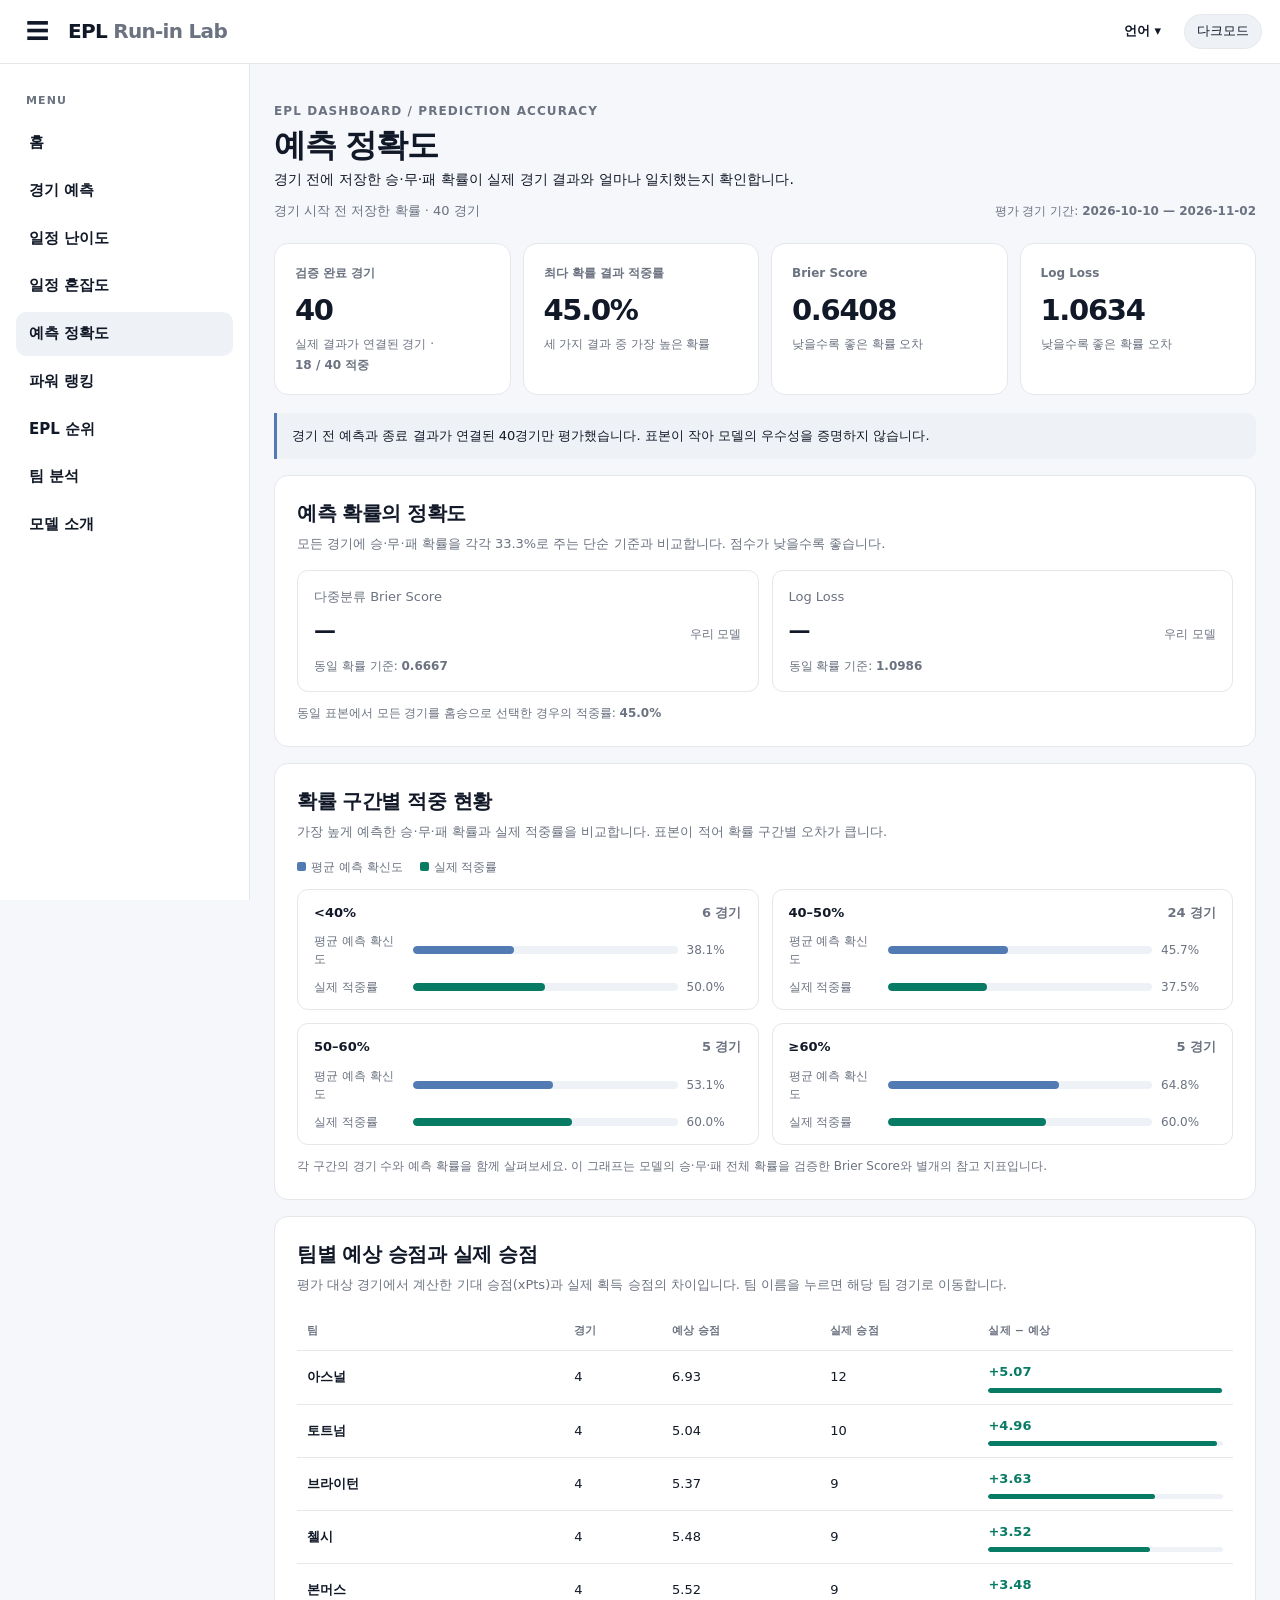
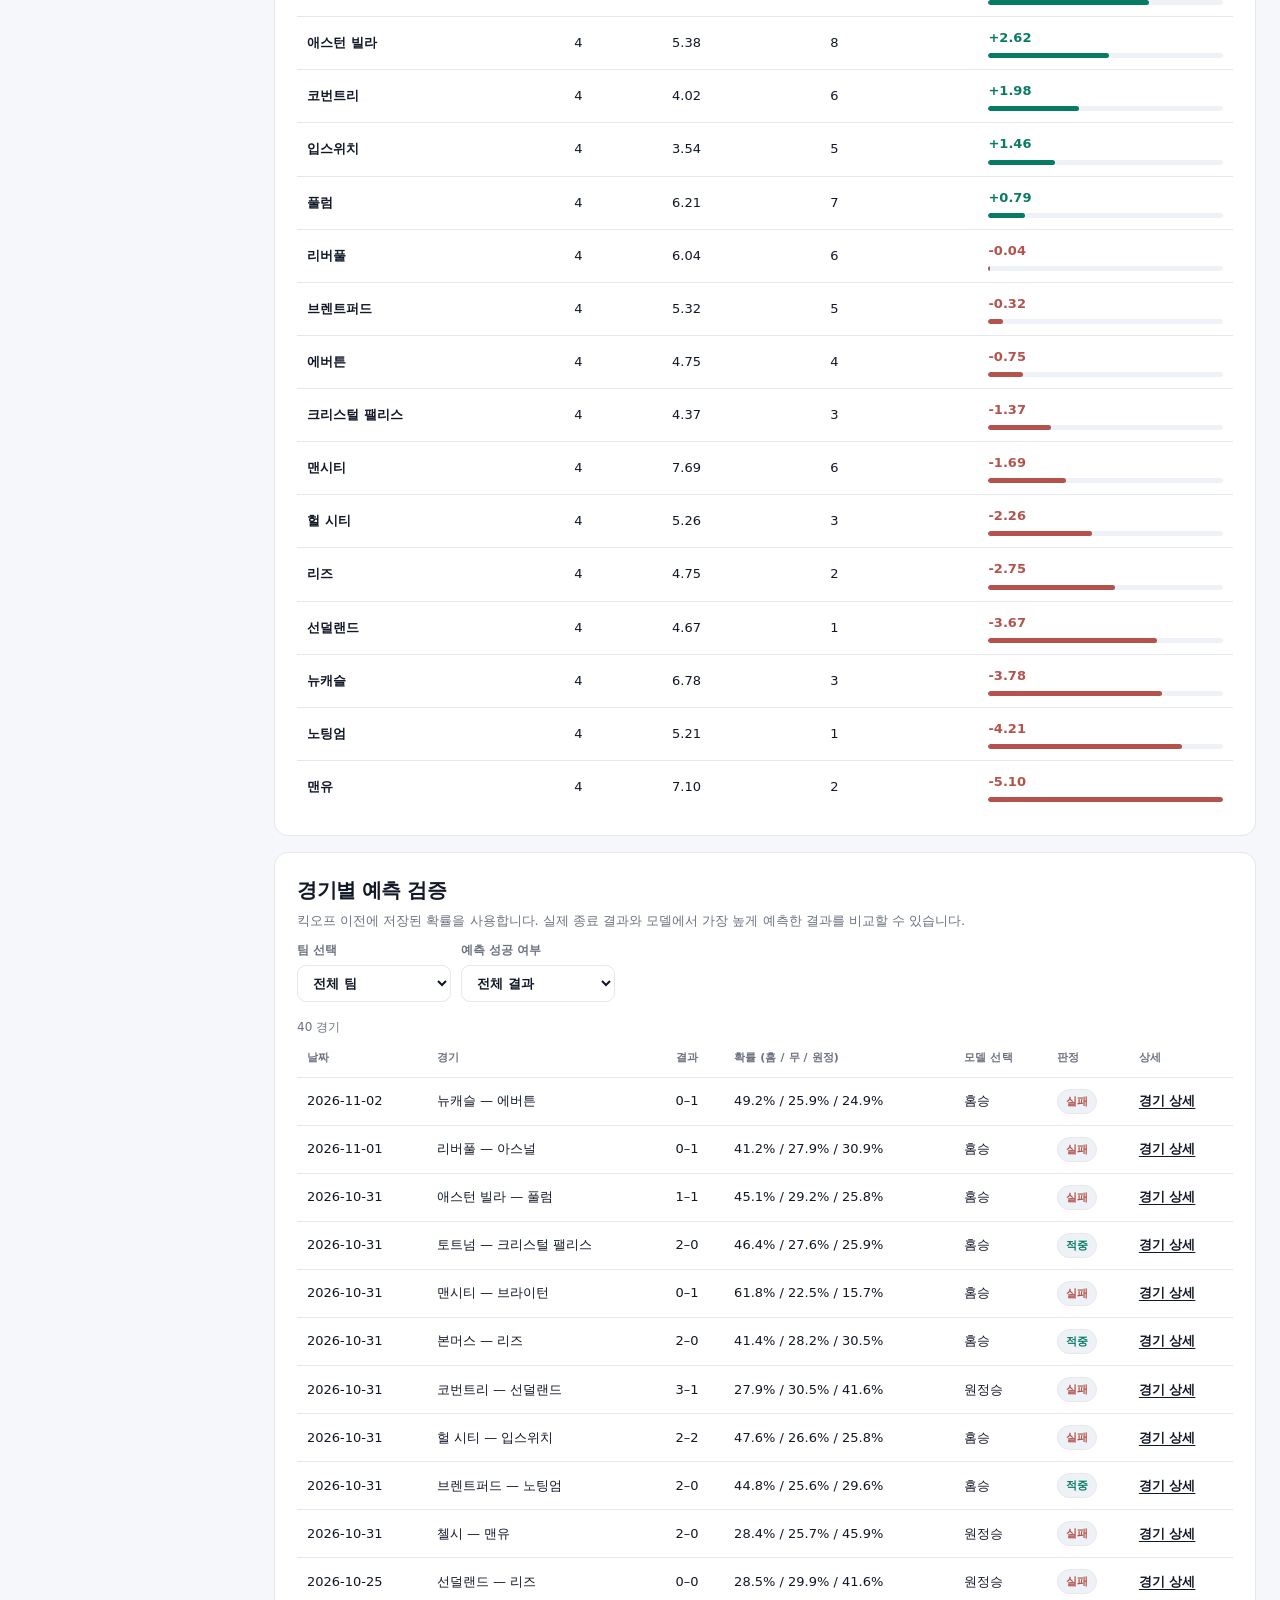
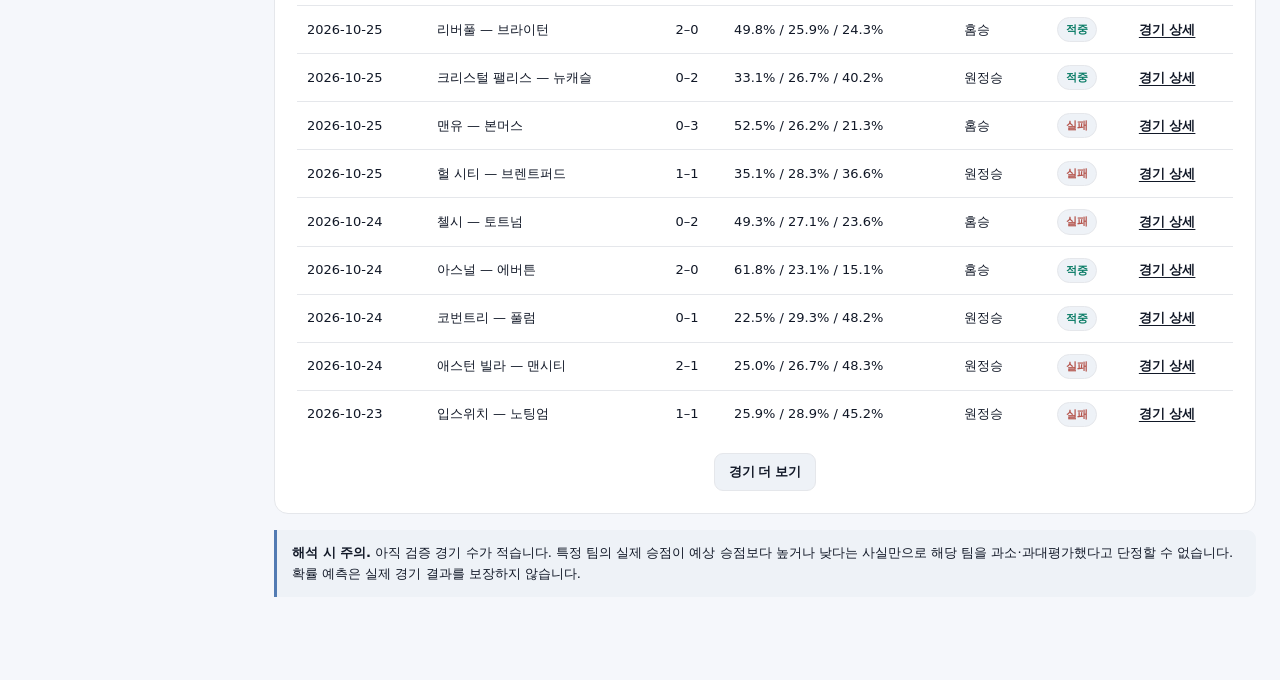
==== docs/accuracy.html @ 0f60eb2c "feat(ui): publish bilingual forecast accuracy page, navigation and initial verified JSON" ====
<!doctype html>
<html lang="ko">
<head>
<meta charset="utf-8"><meta name="viewport" content="width=device-width,initial-scale=1">
<title>예측 정확도 | EPL Run-in Lab</title>
<meta name="description" content="EPL Run-in Lab의 경기 전 승·무·패 예측 정확도, Brier Score, Log Loss, 팀별 예상 승점과 실제 결과를 검증합니다.">
<link rel="canonical" href="https://epl-run-in-lab.github.io/epl-run-in-lab/accuracy.html">
<link rel="alternate" hreflang="ko" href="https://epl-run-in-lab.github.io/epl-run-in-lab/accuracy.html">
<link rel="alternate" hreflang="en" href="https://epl-run-in-lab.github.io/epl-run-in-lab/en/accuracy.html">
<link rel="alternate" hreflang="x-default" href="https://epl-run-in-lab.github.io/epl-run-in-lab/accuracy.html">
<link rel="stylesheet" href="./assets/accuracy-dashboard.css">
<link rel="stylesheet" href="./assets/site-shell.css">
<script defer src="./assets/site-shell.js"></script>
<script defer src="./assets/accuracy-dashboard.js"></script>
</head>
<body>
<header class="topbar">
<button class="menu-btn" type="button" id="menuBtn" aria-controls="sidebar" aria-expanded="false" aria-label="메뉴 열기">☰</button>
<a class="brand" href="./">EPL <span>Run-in Lab</span></a>
<div class="top-actions"></div>
</header>
<nav class="sidebar" id="sidebar" aria-label="사이트 메뉴">
<div class="nav-label">Menu</div>
<a class="nav-btn" href="./">홈</a>
<a class="nav-btn" href="./?page=prediction">경기 예측</a>
<a class="nav-btn" href="./?page=schedule">일정 난이도</a>
<a class="nav-btn" href="./congestion.html">일정 혼잡도</a>
<a class="nav-btn active" href="./accuracy.html" aria-current="page">예측 정확도</a>
<a class="nav-btn" href="./?page=power">파워 랭킹</a>
<a class="nav-btn" href="./?page=standings">EPL 순위</a>
<a class="nav-btn" href="./?page=team">팀 분석</a>
<a class="nav-btn" href="./?page=model">모델 소개</a>
</nav>
<div class="overlay" id="overlay"></div>
<main>
<div class="hero"><div><div class="eyebrow">EPL Dashboard / Prediction Accuracy</div><h1>예측 정확도</h1><p>경기 전에 저장한 승·무·패 확률이 실제 경기 결과와 얼마나 일치했는지 확인합니다.</p><div class="status" id="accStatus" aria-live="polite"></div></div><div class="data-range">평가 경기 기간: <strong id="accDates">—</strong></div></div>
<section class="acc-kpis" aria-label="모델 예측 정확도 지표"><div class="acc-kpi"><span>검증 완료 경기</span><strong id="accCount">—</strong><small>실제 결과가 연결된 경기 · <span id="accCountNote">—</span></small></div>
<div class="acc-kpi"><span>최다 확률 결과 적중률</span><strong id="accAccuracy">—</strong><small>세 가지 결과 중 가장 높은 확률</small></div>
<div class="acc-kpi"><span>Brier Score</span><strong id="accBrier">—</strong><small>낮을수록 좋은 확률 오차</small></div>
<div class="acc-kpi"><span>Log Loss</span><strong id="accLoss">—</strong><small>낮을수록 좋은 확률 오차</small></div></section>
<p class="acc-note" id="accLimit" role="note"></p>
<section class="acc-card" aria-labelledby="accBenchTitle">
<div class="acc-card-head"><div><h2 id="accBenchTitle">예측 확률의 정확도</h2><p class="acc-desc">모든 경기에 승·무·패 확률을 각각 33.3%로 주는 단순 기준과 비교합니다. 점수가 낮을수록 좋습니다.</p></div></div>
<div class="acc-two">
<div class="acc-benchmark"><div class="acc-benchmark-label">다중분류 Brier Score</div><div class="acc-benchmark-values"><strong id="accBrier2">—</strong><small>우리 모델</small></div><div class="acc-benchmark-meta">동일 확률 기준: <b id="accBaseBrier">—</b></div></div>
<div class="acc-benchmark"><div class="acc-benchmark-label">Log Loss</div><div class="acc-benchmark-values"><strong id="accLoss2">—</strong><small>우리 모델</small></div><div class="acc-benchmark-meta">동일 확률 기준: <b id="accBaseLoss">—</b></div></div>
</div>
<p class="acc-footnote">동일 표본에서 모든 경기를 홈승으로 선택한 경우의 적중률: <strong id="accBaseHome">—</strong></p>
</section>
<section class="acc-card" aria-labelledby="accCalTitle">
<div class="acc-card-head"><div><h2 id="accCalTitle">확률 구간별 적중 현황</h2><p class="acc-desc">가장 높게 예측한 승·무·패 확률과 실제 적중률을 비교합니다. 표본이 적어 확률 구간별 오차가 큽니다.</p></div></div>
<div class="acc-legend"><span><b></b>평균 예측 확신도</span><span><b class="observed"></b>실제 적중률</span></div>
<div class="acc-calibration" id="accCalibrationRows"></div>
<p class="acc-footnote">각 구간의 경기 수와 예측 확률을 함께 살펴보세요. 이 그래프는 모델의 승·무·패 전체 확률을 검증한 Brier Score와 별개의 참고 지표입니다.</p>
</section>
<section class="acc-card" aria-labelledby="accTeamTitle">
<div class="acc-card-head"><div><h2 id="accTeamTitle">팀별 예상 승점과 실제 승점</h2><p class="acc-desc">평가 대상 경기에서 계산한 기대 승점(xPts)과 실제 획득 승점의 차이입니다. 팀 이름을 누르면 해당 팀 경기로 이동합니다.</p></div></div>
<div class="acc-table-wrap"><table class="acc-table"><thead><tr><th scope="col">팀</th><th scope="col">경기</th><th scope="col">예상 승점</th><th scope="col">실제 승점</th><th scope="col">실제 − 예상</th></tr></thead><tbody id="accTeamRows"></tbody></table></div>
</section>
<section class="acc-card" id="accFixtureSection" aria-labelledby="accFixtureTitle">
<div class="acc-card-head"><div><h2 id="accFixtureTitle">경기별 예측 검증</h2><p class="acc-desc">킥오프 이전에 저장된 확률을 사용합니다. 실제 종료 결과와 모델에서 가장 높게 예측한 결과를 비교할 수 있습니다.</p></div>
<div class="acc-controls">
<label class="acc-field">팀 선택<select id="accTeamFilter"><option value="all">전체 결과</option></select></label>
<label class="acc-field">예측 성공 여부<select id="accHitFilter"><option value="all">전체 결과</option><option value="correct">예측 적중</option><option value="incorrect">예측 실패</option></select></label>
</div></div>
<div class="acc-footnote" id="accFixtureCount"></div>
<div class="acc-table-wrap"><table class="acc-table"><thead><tr><th scope="col">날짜</th><th scope="col">경기</th><th scope="col">결과</th><th scope="col">확률 (홈 / 무 / 원정)</th><th scope="col">모델 선택</th><th scope="col">판정</th><th scope="col">상세</th></tr></thead><tbody id="accFixtureRows"></tbody></table></div>
<p id="accNoFixtures" class="acc-empty acc-hidden">조건에 맞는 경기가 없습니다.</p>
<div class="acc-more"><button class="acc-btn acc-hidden" type="button" id="accShowMore">경기 더 보기</button></div>
</section>
<section class="acc-note" aria-label="해석 시 주의"><strong>해석 시 주의.</strong> 아직 검증 경기 수가 적습니다. 특정 팀의 실제 승점이 예상 승점보다 높거나 낮다는 사실만으로 해당 팀을 과소·과대평가했다고 단정할 수 없습니다. 확률 예측은 실제 경기 결과를 보장하지 않습니다.</section>
</main>
<script>
(() => {
  const menu=document.getElementById('menuBtn');
  const nav=document.getElementById('sidebar');
  const overlay=document.getElementById('overlay');
  menu.addEventListener('click', () => nav.classList.toggle('open'));
  overlay.addEventListener('click', () => nav.classList.remove('open'));
})();
</script>
</body>
</html>
---- docs/assets/accuracy-dashboard.css ----
/* Accuracy dashboard. Uses the same theme variables as the EPL Run-in Lab shell. */
:root{--bg:#f5f7fb;--panel:#fff;--text:#111827;--muted:#6b7280;--line:#e5e7eb;--soft:#eef2f7;--topbar:rgba(255,255,255,.92);--sidebar:#fff;--good:#087b65;--bad:#b4534b;--mid:#527bb3}
body.dark{--bg:#0b1220;--panel:#111827;--text:#f3f4f6;--muted:#9ca3af;--line:#263244;--soft:#182235;--topbar:rgba(17,24,39,.93);--sidebar:#111827;--good:#46ba9b;--bad:#f19a8d;--mid:#94baff}
*{box-sizing:border-box}body{margin:0;background:var(--bg);color:var(--text);font:15px/1.55 Inter,system-ui,-apple-system,"Segoe UI","Noto Sans KR",sans-serif}
a{color:inherit}.topbar{height:64px;position:sticky;top:0;z-index:40;background:var(--topbar);border-bottom:1px solid var(--line);display:flex;align-items:center;gap:12px;padding:0 18px;backdrop-filter:blur(14px)}.brand{font-size:20px;font-weight:900;letter-spacing:-.035em;text-decoration:none}.brand span{color:var(--muted)}.top-actions{margin-left:auto;display:flex;align-items:center;gap:12px}.menu-btn{border:0;background:transparent;color:var(--text);font-size:23px;cursor:pointer;padding:8px}.sidebar{position:fixed;left:0;top:64px;bottom:0;width:250px;background:var(--sidebar);border-right:1px solid var(--line);transform:translateX(-100%);transition:transform .2s;z-index:35;padding:16px;overflow-y:auto}.sidebar.open{transform:translateX(0)}.nav-label{font-size:11px;color:var(--muted);font-weight:800;letter-spacing:.1em;text-transform:uppercase;margin:12px 10px}.nav-btn{display:block;width:100%;text-decoration:none;padding:11px 13px;border-radius:10px;font-weight:650}.nav-btn:hover,.nav-btn.active{background:var(--soft)}.overlay{display:none;position:fixed;inset:64px 0 0;background:rgba(0,0,0,.4);z-index:30}.overlay.show{display:block}
main{max-width:1150px;margin:38px auto;padding:0 24px 65px}.hero{display:flex;align-items:end;justify-content:space-between;gap:18px;flex-wrap:wrap;margin-bottom:22px}.eyebrow{font-size:12px;letter-spacing:.09em;text-transform:uppercase;font-weight:750;color:var(--muted)}h1{font-size:32px;line-height:1.08;letter-spacing:-.04em;margin:4px 0 7px}h2{font-size:20px;letter-spacing:-.025em;margin:0}p{margin:0}.muted{color:var(--muted)}.hero p{font-size:14px}.data-range{font-size:12px;color:var(--muted);padding-top:9px}.status{font-size:13px;color:var(--muted);min-height:18px;margin-top:10px}
.acc-kpis{display:grid;grid-template-columns:repeat(4,minmax(0,1fr));gap:12px;margin:0 0 18px}.acc-kpi,.acc-card{background:var(--panel);border:1px solid var(--line);border-radius:14px;min-width:0}.acc-kpi{padding:20px}.acc-kpi span{display:block;color:var(--muted);font-size:12px;font-weight:650}.acc-kpi strong{display:block;font-size:29px;line-height:1.2;letter-spacing:-.045em;margin:10px 0 5px;font-variant-numeric:tabular-nums}.acc-kpi small{color:var(--muted);font-size:12px}.acc-card{padding:22px;margin:16px 0}.acc-card-head{display:flex;justify-content:space-between;align-items:start;flex-wrap:wrap;gap:10px;margin-bottom:16px}.acc-card-head h2{margin:0}.acc-desc{font-size:13px;color:var(--muted);margin-top:5px;max-width:780px}.acc-note{padding:12px 15px;border-left:3px solid var(--mid);background:var(--soft);border-radius:0 9px 9px 0;color:var(--text);font-size:13px;line-height:1.65;margin:13px 0}.acc-two{display:grid;grid-template-columns:repeat(2,minmax(0,1fr));gap:13px}.acc-benchmark{border:1px solid var(--line);border-radius:11px;padding:16px}.acc-benchmark-label{font-size:13px;color:var(--muted);margin-bottom:7px}.acc-benchmark-values{display:flex;align-items:baseline;justify-content:space-between;gap:8px;font-variant-numeric:tabular-nums}.acc-benchmark-values strong{font-size:22px}.acc-benchmark-values small{font-size:12px;color:var(--muted)}.acc-benchmark-meta{font-size:12px;color:var(--muted);margin-top:9px;line-height:1.5}
.acc-table-wrap{width:100%;overflow-x:auto}.acc-table{width:100%;border-collapse:collapse;font-size:13px;min-width:680px}.acc-table th,.acc-table td{white-space:nowrap;text-align:left;border-bottom:1px solid var(--line);padding:11px 10px;font-variant-numeric:tabular-nums}.acc-table th{font-size:11px;color:var(--muted);font-weight:800;letter-spacing:.01em}.acc-table tr:last-child td{border-bottom:0}.acc-team-link{border:0;padding:2px 0;background:none;font:inherit;color:var(--text);font-weight:750;cursor:pointer;text-decoration:underline;text-decoration-color:transparent;text-underline-offset:3px}.acc-team-link:hover,.acc-team-link:focus-visible{text-decoration-color:currentColor}.acc-delta{display:inline-block;font-weight:850;min-width:52px}.acc-delta.positive{color:var(--good)}.acc-delta.negative{color:var(--bad)}.acc-small-bar{height:5px;background:var(--soft);border-radius:8px;overflow:hidden;min-width:90px;margin-top:5px}.acc-small-bar>i{display:block;height:100%;background:var(--mid);border-radius:8px}.acc-small-bar>i.positive{background:var(--good)}.acc-small-bar>i.negative{background:var(--bad)}
.acc-controls{display:flex;gap:10px;flex-wrap:wrap;align-items:end}.acc-field{display:grid;gap:5px;color:var(--muted);font-size:12px;font-weight:650}.acc-field select{border:1px solid var(--line);border-radius:9px;background:var(--panel);color:var(--text);padding:9px 11px;min-width:154px;font:inherit;font-size:13px}.acc-badge{display:inline-block;font-weight:750;font-size:11px;padding:3px 8px;border:1px solid var(--line);border-radius:99px;background:var(--soft)}.acc-badge.hit{color:var(--good)}.acc-badge.miss{color:var(--bad)}.acc-prob{font-variant-numeric:tabular-nums}.acc-link{font-weight:700;text-underline-offset:3px}.acc-empty{padding:24px 0;text-align:center;font-size:13px;color:var(--muted)}.acc-btn{border:1px solid var(--line);background:var(--soft);color:var(--text);padding:9px 14px;border-radius:9px;font-weight:700;cursor:pointer}.acc-more{display:flex;justify-content:center;margin-top:15px}.acc-hidden{display:none!important}
.acc-calibration{display:grid;grid-template-columns:repeat(2,minmax(0,1fr));gap:13px}.acc-cal-row{border:1px solid var(--line);border-radius:11px;padding:13px 16px}.acc-cal-top{display:flex;justify-content:space-between;gap:10px;font-size:13px;font-weight:750}.acc-cal-detail{display:grid;grid-template-columns:90px 1fr 55px;gap:9px;align-items:center;margin-top:9px;font-size:12px;color:var(--muted)}.acc-track{height:8px;border-radius:99px;overflow:hidden;background:var(--soft)}.acc-track i{display:block;height:100%;border-radius:99px;background:var(--mid)}.acc-track i.observed{background:var(--good)}.acc-legend{display:flex;gap:17px;flex-wrap:wrap;font-size:12px;color:var(--muted);margin-bottom:12px}.acc-legend b{display:inline-block;width:9px;height:9px;border-radius:2px;margin-right:5px;background:var(--mid)}.acc-legend b.observed{background:var(--good)}.acc-footnote{font-size:12px;color:var(--muted);line-height:1.65;margin-top:12px}
@media(max-width:850px){.acc-kpis{grid-template-columns:repeat(2,minmax(0,1fr))}.acc-calibration{grid-template-columns:1fr}}
@media(max-width:620px){.acc-kpis{gap:9px}.acc-kpi{padding:16px}.acc-kpi strong{font-size:24px}.acc-card{padding:17px}.acc-two{grid-template-columns:1fr}.acc-controls{width:100%}.acc-field{flex:1}.acc-field select{min-width:0;width:100%}}
---- docs/assets/site-shell.css ----
/* Unified EPL Run-in Lab navigation shell, v13.3.1.
   Shared by Korean/English dashboards, generated pages and the fixture calendar.
   Page-specific content layouts remain untouched. */
:root{--site-header-height:64px;--site-sidebar-width:250px}
.topbar{height:var(--site-header-height)!important;padding:0 18px!important;gap:12px!important;
  position:sticky!important;top:0!important;z-index:40!important;
  display:flex!important;align-items:center!important;
  background:var(--topbar,rgba(255,255,255,.92))!important;
  border-bottom:1px solid var(--line,#e5e7eb)!important;
  backdrop-filter:blur(14px)}
.topbar .brand{font-size:20px!important;letter-spacing:-.035em!important;
  font-weight:900!important;text-decoration:none!important;color:var(--text,#111827)!important;white-space:nowrap}
.topbar .brand span{color:var(--muted,#6b7280)!important}
.topbar .top-actions{margin-left:auto!important;display:flex!important;align-items:center!important;gap:12px!important}
.topbar .menu-btn{display:inline-flex!important;align-items:center!important;justify-content:center!important;
  border:0!important;background:transparent!important;color:var(--text,#111827)!important;
  font-size:23px!important;width:38px!important;height:38px!important;border-radius:10px!important;cursor:pointer}
.topbar .menu-btn:hover{background:var(--soft,#eef2f7)!important}
.sidebar{position:fixed!important;left:0!important;top:var(--site-header-height)!important;
  bottom:0!important;width:var(--site-sidebar-width)!important;background:var(--sidebar,#fff)!important;
  border-right:1px solid var(--line,#e5e7eb)!important;
  z-index:35!important;padding:16px!important;overflow-y:auto!important;transition:transform .2s!important}
.sidebar:not(.open){transform:translateX(-100%)!important}
.sidebar.open{transform:translateX(0)!important}
.sidebar .nav-label{color:var(--muted,#6b7280)!important;font-size:11px!important;font-weight:800!important;
  letter-spacing:.1em!important;text-transform:uppercase!important;margin:12px 10px!important}
.sidebar .nav-btn{display:block!important;text-align:left!important;width:100%!important;
  margin:0 0 4px!important;border:0!important;padding:11px 13px!important;
  background:transparent!important;color:var(--text,#111827)!important;
  text-decoration:none!important;border-radius:10px!important;font-size:15px!important;
  font-weight:650!important;line-height:1.45!important;cursor:pointer}
.sidebar .nav-btn:hover{background:var(--soft,#eef2f7)!important}
.sidebar .nav-btn.active,.sidebar .nav-btn[aria-current="page"]{
  background:var(--soft,#eef2f7)!important;color:var(--text,#111827)!important}
.sidebar .nav-btn:focus-visible,.site-language-trigger:focus-visible,.site-theme:focus-visible,
.site-language-options a:focus-visible{outline:2px solid #527bb3;outline-offset:2px}
.site-language-picker{position:relative;z-index:65}
.site-language-trigger{border:0;background:transparent;color:var(--text,#111827);font:inherit;
  font-size:13px;font-weight:700;line-height:1.4;padding:9px 11px;
  border-radius:9px;cursor:pointer;white-space:nowrap}
.site-language-trigger:hover,.site-language-trigger[aria-expanded="true"]{background:var(--soft,#eef2f7)}
.site-language-options{position:absolute;right:0;top:calc(100% + 7px);width:190px;
  border:1px solid var(--line,#e5e7eb);border-radius:11px;padding:6px;
  box-shadow:0 14px 35px rgba(0,0,0,.15);background:var(--panel,#fff);z-index:70}
.site-language-options[hidden]{display:none!important}
.site-language-options a{display:grid;grid-template-columns:1fr auto;gap:0 8px;
  text-decoration:none;color:var(--text,#111827);padding:9px 11px;border-radius:8px;
  font-size:13px;font-weight:750;line-height:1.5}
.site-language-options a .site-language-check{display:none;grid-column:2;grid-row:1;color:#527bb3;align-self:center}
.site-language-options a[aria-current="page"]{background:var(--soft,#eef2f7)}
.site-language-options a[aria-current="page"] .site-language-check{display:block}
.site-language-options a:hover{background:var(--soft,#eef2f7)}
.site-theme{white-space:nowrap;border:1px solid var(--line,#e5e7eb)!important;
  border-radius:99px!important;padding:6px 12px!important;background:var(--soft,#eef2f7)!important;
  color:var(--text,#111827)!important;cursor:pointer!important;font:inherit!important;font-size:13px!important;
  width:auto!important;height:auto!important;display:inline-flex!important;align-items:center!important;justify-content:center!important}
.site-theme:hover{filter:brightness(.97)}
main.main{box-sizing:border-box}
/* Consistent muted eyebrow typography across the dashboard and calendar. */
.kicker,.eyebrow{font-size:12px!important;font-weight:750!important;letter-spacing:.09em!important;
  color:var(--muted,#6b7280)!important;text-transform:uppercase!important}
/* Match the calendar hero's typography and spacing to other pages. */
body>main:not(.main)>.hero .eyebrow{margin-bottom:7px!important}
body>main:not(.main)>.hero h1{font-size:32px;line-height:1.08;margin:0 0 7px}
body>main:not(.main)>.hero p{margin:0}
@media(min-width:1100px){
  /* The hamburger remains visible; the sidebar pushes content only while open. */
  main.main{margin-left:0!important;width:100%!important;
    max-width:none!important;padding:38px 24px 70px!important;min-height:calc(100vh - 64px)!important}
  .sidebar.open ~ main.main{margin-left:var(--site-sidebar-width)!important;
    width:calc(100% - var(--site-sidebar-width))!important}
  main.main .container{max-width:1050px!important;margin:0 auto!important;padding:0!important}
  body>main:not(.main){margin:0!important;width:100%!important;max-width:none!important;
    padding:38px 24px 70px!important}
  .sidebar.open ~ main:not(.main){margin-left:var(--site-sidebar-width)!important;
    width:calc(100% - var(--site-sidebar-width))!important}
  body>main:not(.main)>*{max-width:1050px;margin-left:auto;margin-right:auto}
  .overlay.show{display:none!important}
}
@media(max-width:1099px){
  .sidebar:not(.open){transform:translateX(-100%)!important}
  .sidebar.open{transform:translateX(0)!important}
  main.main{margin-left:0!important;width:100%!important}
  body>main:not(.main){width:100%!important;max-width:none!important;margin:0!important}
}
@media(max-width:760px){
  .topbar{padding:0 10px!important;gap:6px!important}
  .topbar .brand{font-size:17px!important}
  .topbar .top-actions{gap:4px!important}
  .site-language-trigger{font-size:12px;padding:8px 7px}
  .site-theme{font-size:12px!important;padding:6px 8px!important}
  main.main{padding:22px 14px 40px!important}
  main.main .container{padding:0!important}
  body>main:not(.main){padding:22px 14px 40px!important}
  body>main:not(.main)>.hero h1{font-size:28px}
}
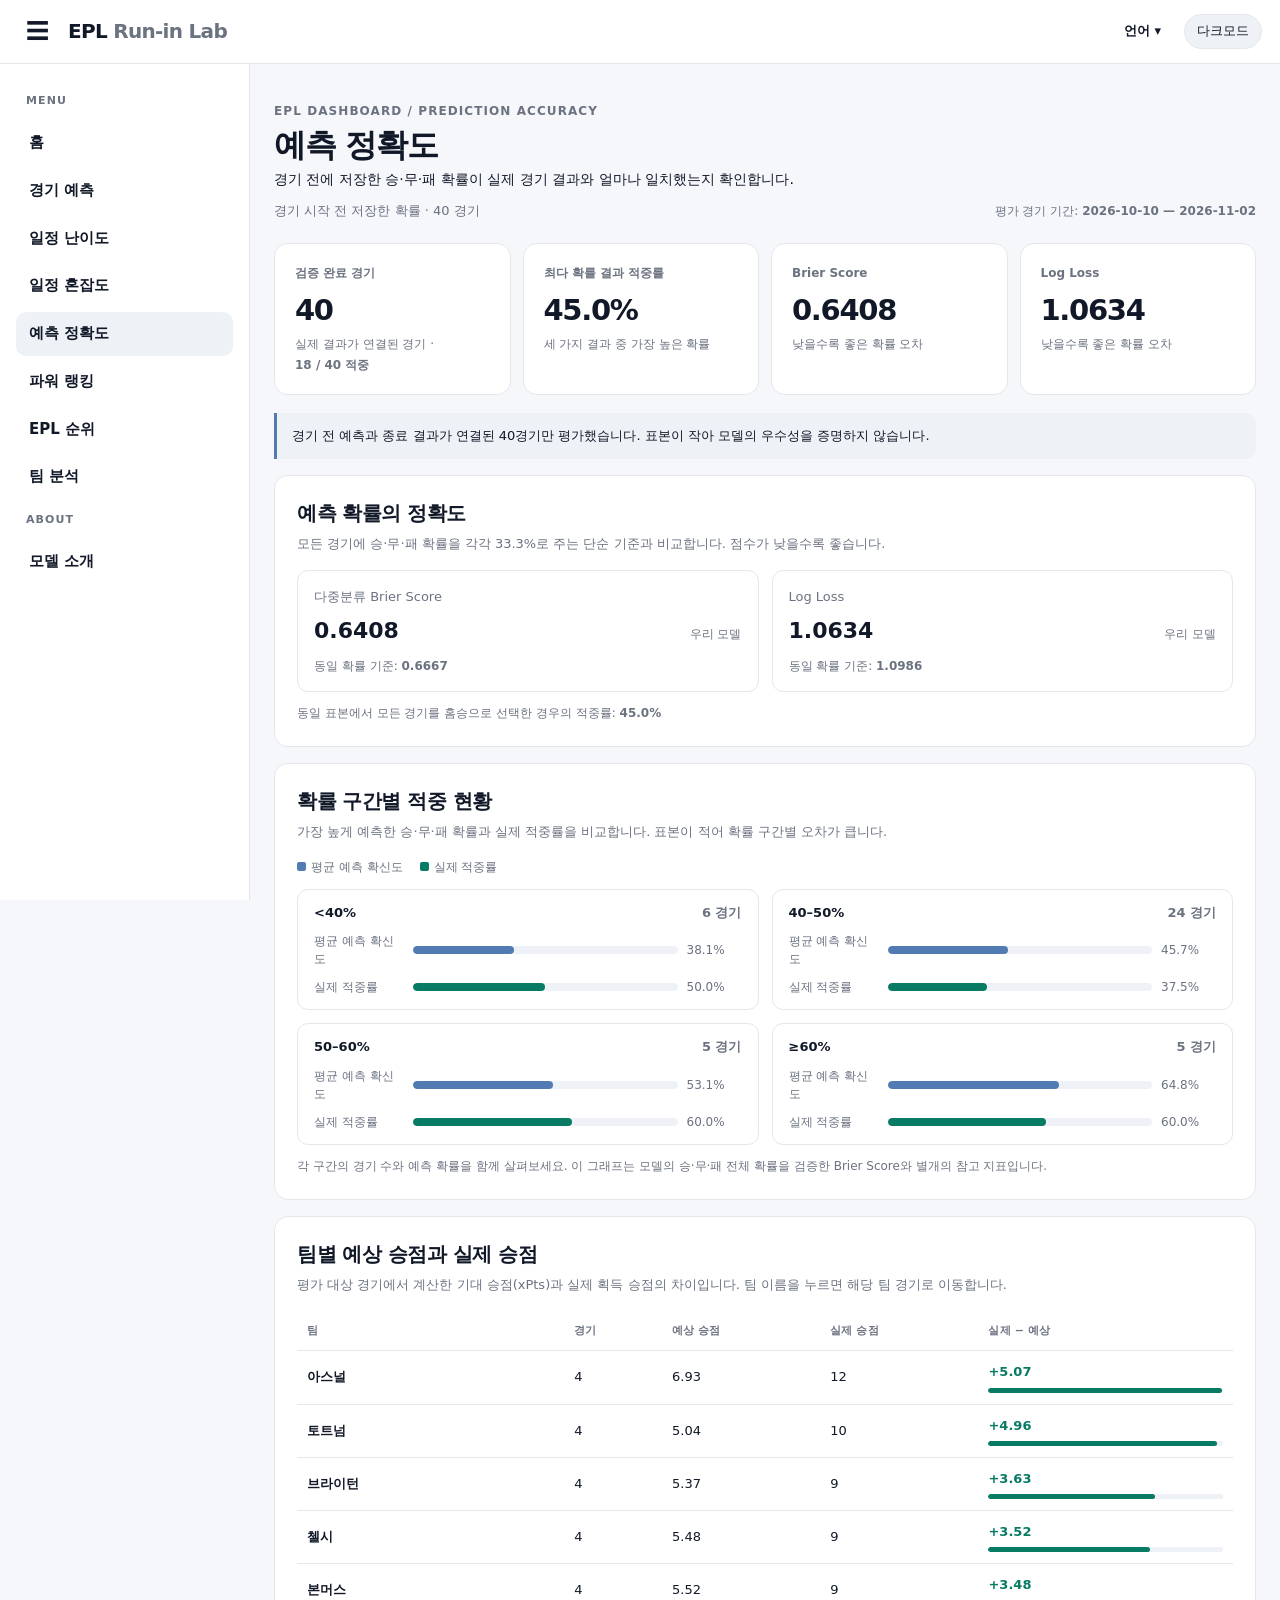
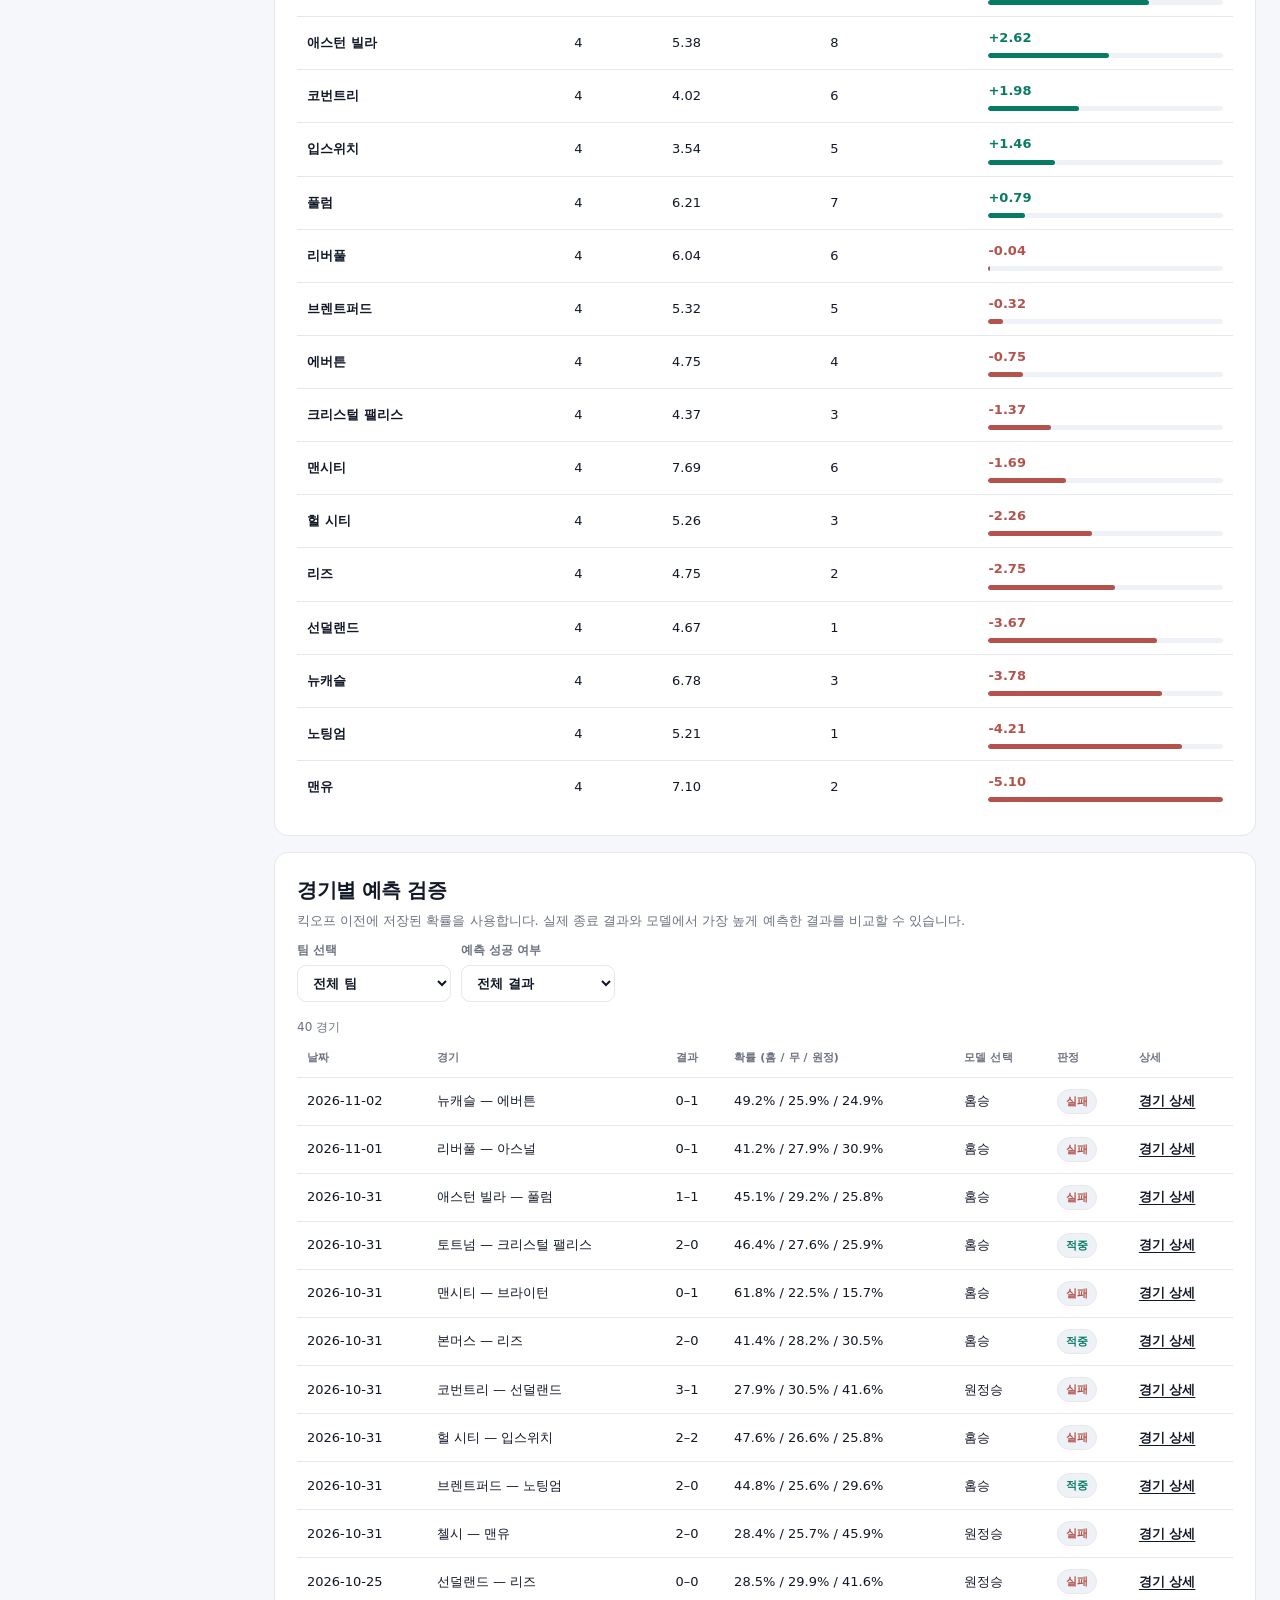
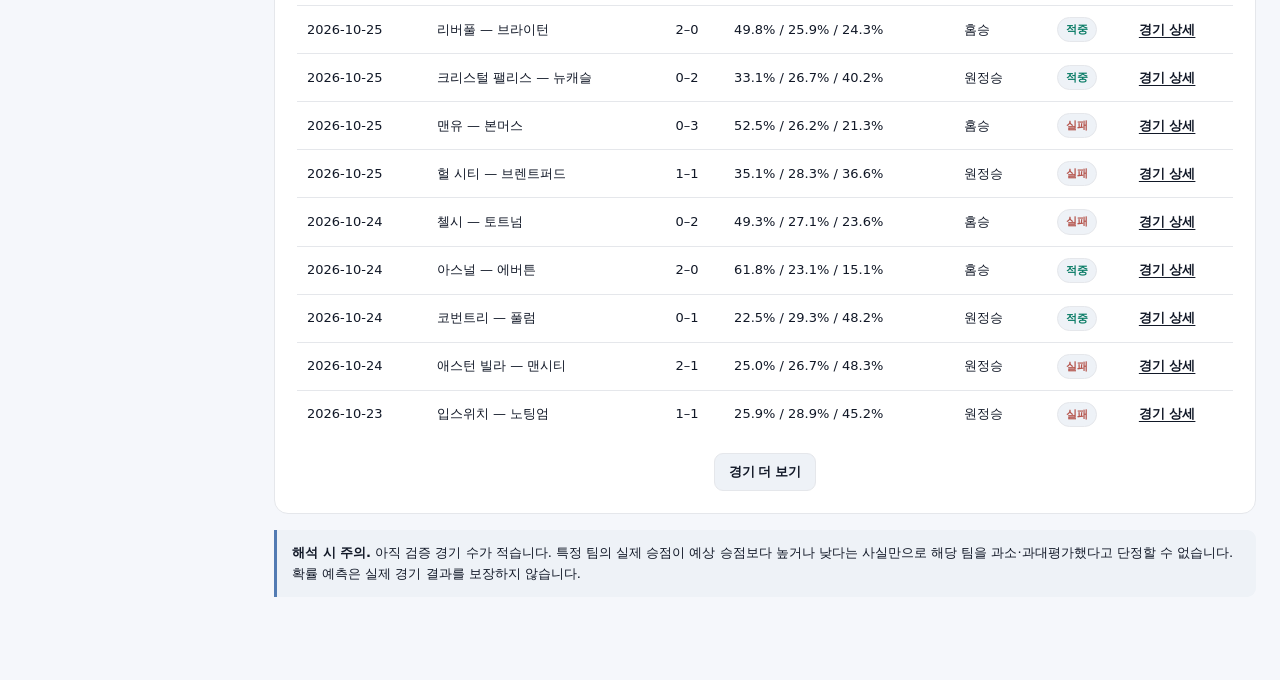
==== commit 3f00dc2a: "test(ui): check bilingual accuracy dashboard markup and JS on every deploy" ====
--- a/docs/accuracy.html
+++ b/docs/accuracy.html
@@ -29,6 +29,7 @@
 <a class="nav-btn" href="./?page=power">파워 랭킹</a>
 <a class="nav-btn" href="./?page=standings">EPL 순위</a>
 <a class="nav-btn" href="./?page=team">팀 분석</a>
+<div class="nav-label">About</div>
 <a class="nav-btn" href="./?page=model">모델 소개</a>
 </nav>
 <div class="overlay" id="overlay"></div>
